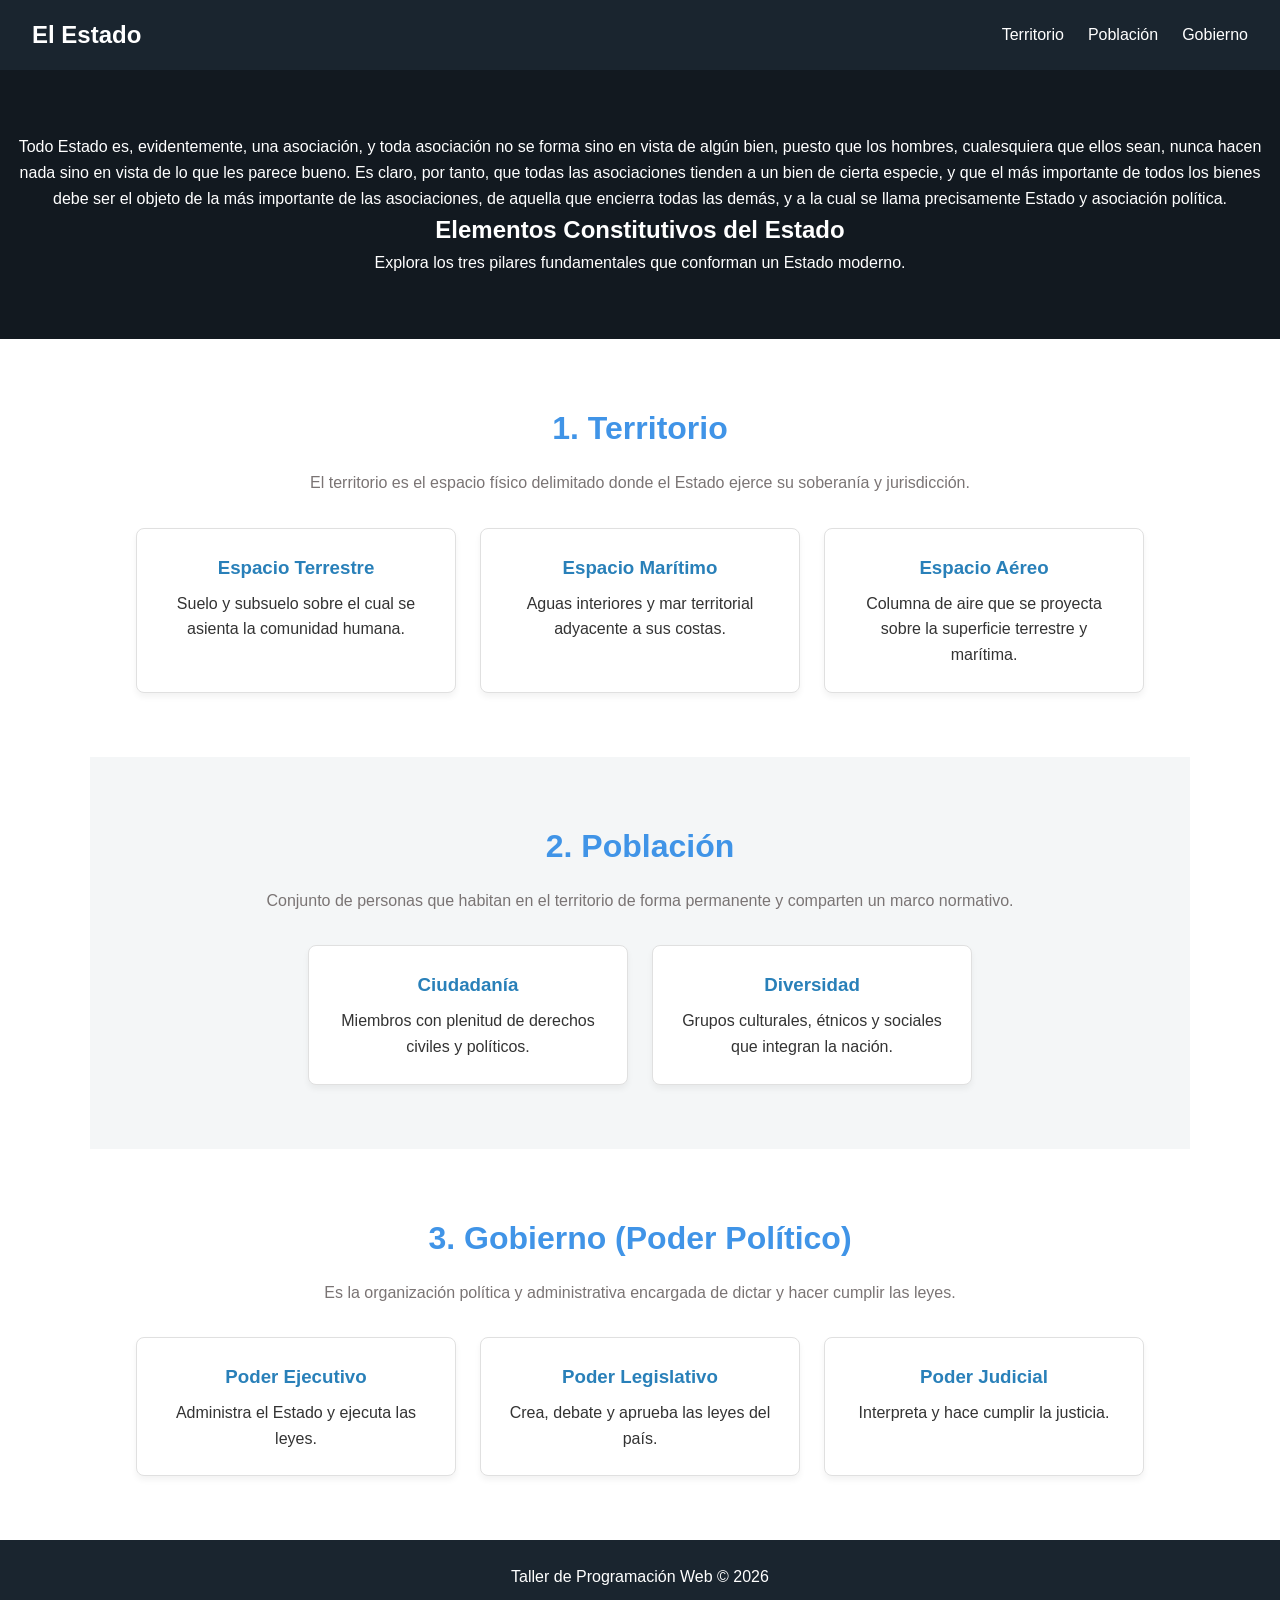
==== index.html @ 88509e01 "primer commit" ====
<!DOCTYPE html>
<html lang="es">
<head>
  <meta charset="UTF-8">
  <meta name="viewport" content="width=device-width, initial-scale=1.0">
  <title>Elementos del Estado</title>
  <link rel="stylesheet" href="style.css">
</head>
<body>

  <!-- Navegación -->
  <nav class="navbar">
    <div class="logo">El Estado</div>
   
    <ul>
      <li><a href="#territorio">Territorio</a></li>
      <li><a href="#poblacion">Población</a></li>
      <li><a href="#gobierno">Gobierno</a></li>
    </ul>
  </nav>

  <!-- Banner de bienvenida -->
  <header class="hero">
    <p>Todo Estado es, evidentemente, una asociación, y toda asociación no se forma sino en vista de algún bien, puesto que los hombres, cualesquiera que ellos sean, nunca hacen nada sino en vista de lo que les parece bueno. Es claro, por tanto, que todas las asociaciones tienden a un bien de cierta especie, y que el más importante de todos los bienes debe ser el objeto de la más importante de las asociaciones, de aquella que encierra todas las demás, y a la cual se llama precisamente Estado y asociación política.
</p>
    <h2>Elementos Constitutivos del Estado</h1>
    <p>Explora los tres pilares fundamentales que conforman un Estado moderno.</p>
  </header>

  <!-- Sección 1: Territorio -->
  <section id="territorio" class="seccion">
    <h2>1. Territorio</h2>
    <p>El territorio es el espacio físico delimitado donde el Estado ejerce su soberanía y jurisdicción.</p>
    <div class="tarjetas">
      <div class="card">
        <h3>Espacio Terrestre</h3>
        <p>Suelo y subsuelo sobre el cual se asienta la comunidad humana.</p>
      </div>
      <div class="card">
        <h3>Espacio Marítimo</h3>
        <p>Aguas interiores y mar territorial adyacente a sus costas.</p>
      </div>
      <div class="card">
        <h3>Espacio Aéreo</h3>
        <p>Columna de aire que se proyecta sobre la superficie terrestre y marítima.</p>
      </div>
    </div>
  </section>

  <!-- Sección 2: Población -->
  <section id="poblacion" class="seccion alt-bg">
    <h2>2. Población</h2>
    <p>Conjunto de personas que habitan en el territorio de forma permanente y comparten un marco normativo.</p>
    <div class="tarjetas">
      <div class="card">
        <h3>Ciudadanía</h3>
        <p>Miembros con plenitud de derechos civiles y políticos.</p>
      </div>
      <div class="card">
        <h3>Diversidad</h3>
        <p>Grupos culturales, étnicos y sociales que integran la nación.</p>
      </div>
    </div>
  </section>

  <!-- Sección 3: Gobierno -->
  <section id="gobierno" class="seccion">
    <h2>3. Gobierno (Poder Político)</h2>
    <p>Es la organización política y administrativa encargada de dictar y hacer cumplir las leyes.</p>
    <div class="tarjetas">
      <div class="card">
        <h3>Poder Ejecutivo</h3>
        <p>Administra el Estado y ejecuta las leyes.</p>
      </div>
      <div class="card">
        <h3>Poder Legislativo</h3>
        <p>Crea, debate y aprueba las leyes del país.</p>
      </div>
      <div class="card">
        <h3>Poder Judicial</h3>
        <p>Interpreta y hace cumplir la justicia.</p>
      </div>
    </div>
  </section>

  <!-- Pie de página -->
  <footer>
    <p>Taller de Programación Web &copy; 2026</p>
  </footer>

</body>
</html>
---- style.css ----
* {
  box-sizing: border-box;
  margin: 0;
  padding: 0;
  font-family: 'Segoe UI', Tahoma, Geneva, Verdana, sans-serif;
}

body {
  color: #333;
  line-height: 1.6;
}

/* Navegación */
.navbar {
  display: flex;
  justify-content: space-between;
  align-items: center;
  background-color: #1a252f;
  padding: 1rem 2rem;
  position: sticky;
  top: 0;
  z-index: 100;
}

.navbar .logo {
  color: #fff;
  font-size: 1.5rem;
  font-weight: bold;
}

.navbar ul {
  display: flex;
  list-style: none;
}

.navbar a {
  color: #fff;
  text-decoration: none;
  margin-left: 1.5rem;
  font-weight: 500;
  transition: color 0.3s;
}

.navbar a:hover {
  color: #3498db;
}

/* Hero */
.hero {
  background: linear-gradient(rgba(0,0,0,0.6), rgba(0,0,0,0.6)), #2c3e50;
  color: white;
  text-align: center;
  padding: 4rem 1rem;
}

.hero h1 {
  font-size: 2.5rem;
  margin-bottom: 0.5rem;
}

/* Secciones */
.seccion {
  padding: 4rem 2rem;
  max-width: 1100px;
  margin: 0 auto;
  text-align: center;
}

.alt-bg {
  background-color: #f4f6f7;
}

.seccion h2 {
  font-size: 2rem;
  color: #4094e7;
  margin-bottom: 1rem;
}

.seccion > p {
  margin-bottom: 2rem;
  color: #7a7474;
}

/* Tarjetas */
.tarjetas {
  display: flex;
  gap: 1.5rem;
  justify-content: center;
  flex-wrap: wrap;
}

.card {
  background: white;
  border: 1px solid #e0e0e0;
  border-radius: 8px;
  padding: 1.5rem;
  flex: 1 1 250px;
  max-width: 320px;
  box-shadow: 0 4px 6px rgba(0,0,0,0.05);
}

.card h3 {
  color: #2980b9;
  margin-bottom: 0.5rem;
}

/* Footer */
footer {
  background: #1a252f;
  color: white;
  text-align: center;
  padding: 1.5rem;
}/* Si tu texto está dentro de una clase o párrafo */
.definicion-estado {
    color: #ffffff; /* Blanco claro para alto contraste */
    font-size: 1rem; /* Tamaño adecuado */
    line-height: 1.6; /* Espaciado entre líneas para facilitar la lectura */
}
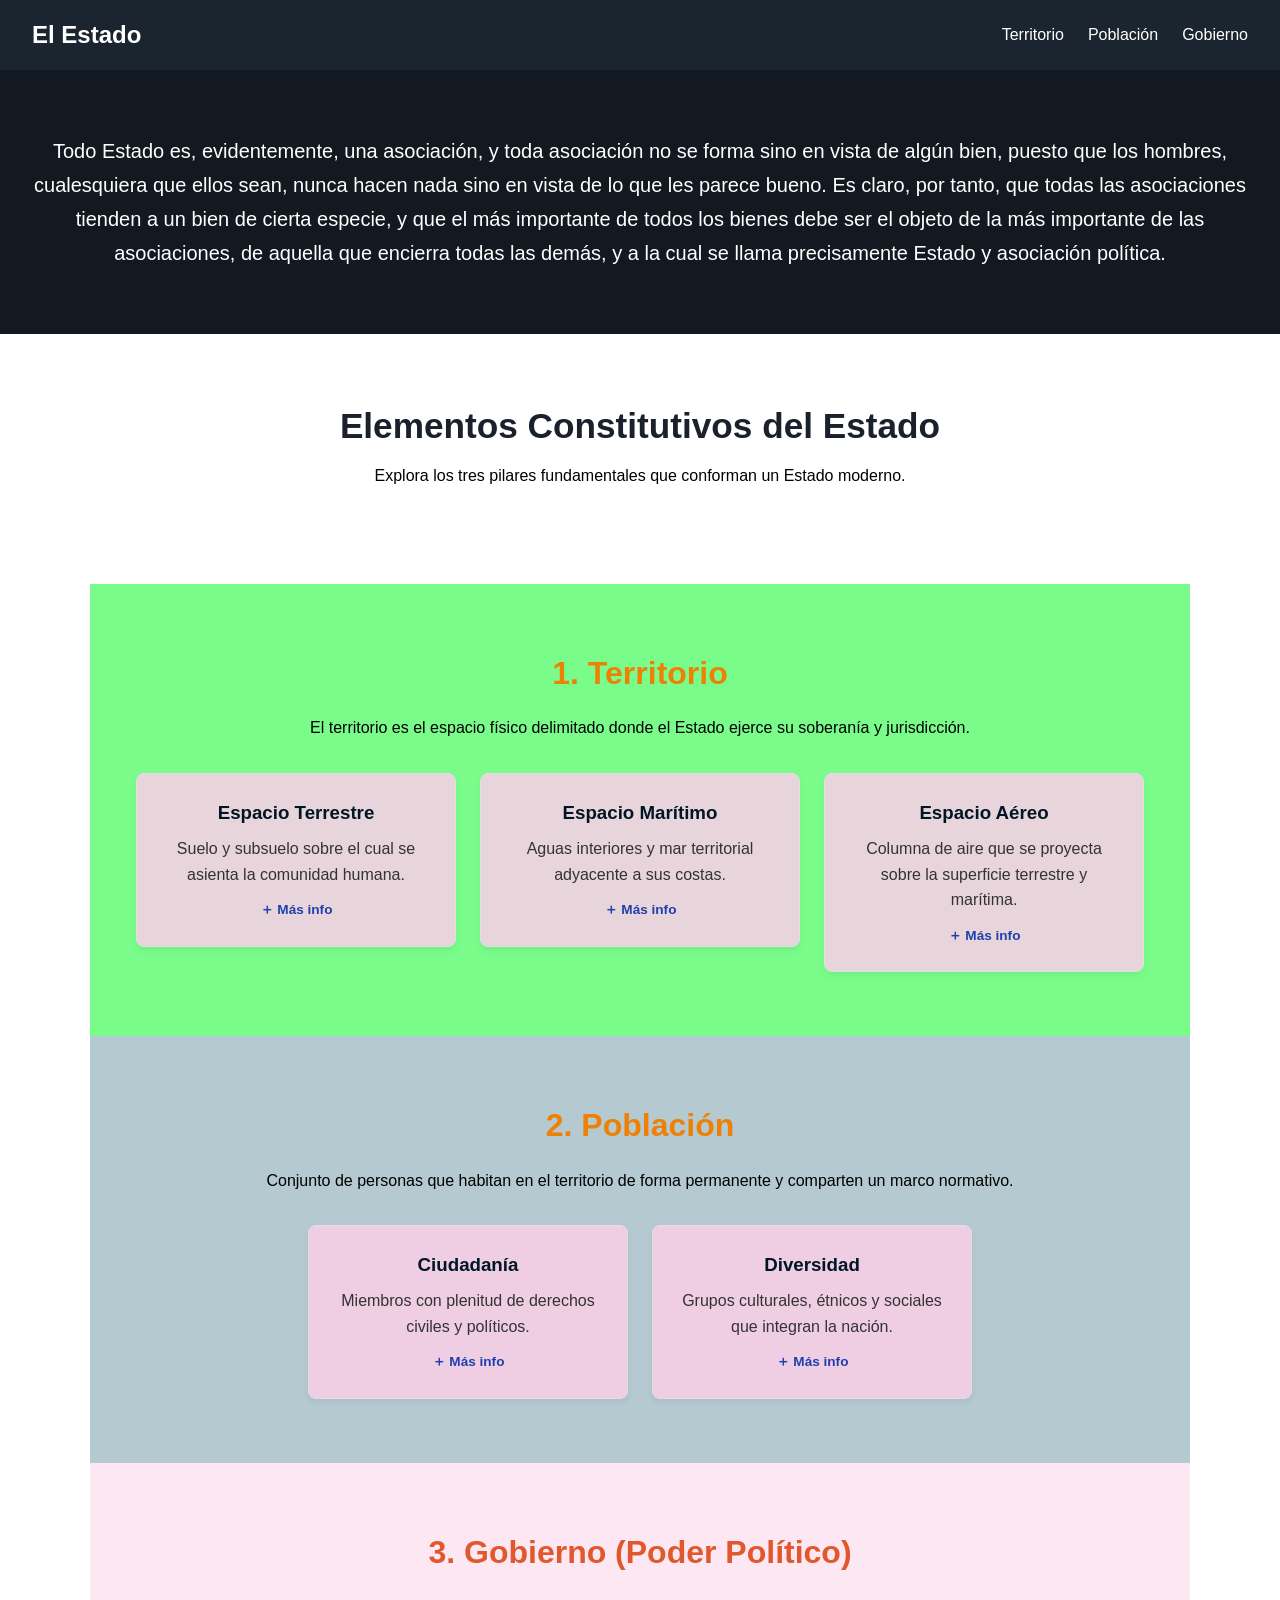
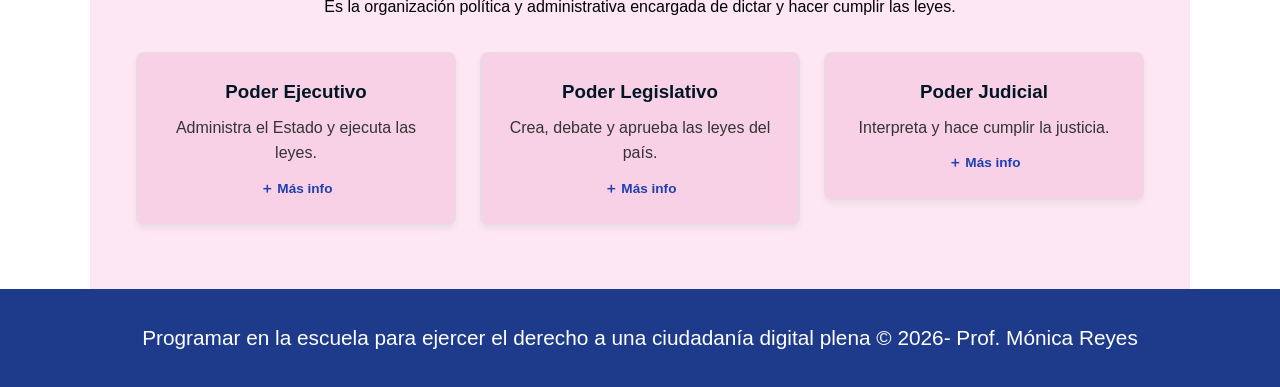
==== commit 445c5f25: "Versión final: accesibilidad, responsive y rendimiento" ====
--- a/index.html
+++ b/index.html
@@ -11,7 +11,7 @@
   <!-- Navegación -->
   <nav class="navbar">
     <div class="logo">El Estado</div>
-   
+
     <ul>
       <li><a href="#territorio">Territorio</a></li>
       <li><a href="#poblacion">Población</a></li>
@@ -21,28 +21,37 @@
 
   <!-- Banner de bienvenida -->
   <header class="hero">
-    <p>Todo Estado es, evidentemente, una asociación, y toda asociación no se forma sino en vista de algún bien, puesto que los hombres, cualesquiera que ellos sean, nunca hacen nada sino en vista de lo que les parece bueno. Es claro, por tanto, que todas las asociaciones tienden a un bien de cierta especie, y que el más importante de todos los bienes debe ser el objeto de la más importante de las asociaciones, de aquella que encierra todas las demás, y a la cual se llama precisamente Estado y asociación política.
-</p>
-    <h2>Elementos Constitutivos del Estado</h1>
+    <p>Todo Estado es, evidentemente, una asociación, y toda asociación no se forma sino en vista de algún bien, puesto que los hombres, cualesquiera que ellos sean, nunca hacen nada sino en vista de lo que les parece bueno. Es claro, por tanto, que todas las asociaciones tienden a un bien de cierta especie, y que el más importante de todos los bienes debe ser el objeto de la más importante de las asociaciones, de aquella que encierra todas las demás, y a la cual se llama precisamente Estado y asociación política.</p>
+  </header>
+
+  <!-- Sección introductoria (anterior al desarrollo del tema) -->
+  <section id="introduccion" class="seccion intro-tema">
+    <h1>Elementos Constitutivos del Estado</h1>
     <p>Explora los tres pilares fundamentales que conforman un Estado moderno.</p>
-  </header>
+  </section>
 
   <!-- Sección 1: Territorio -->
   <section id="territorio" class="seccion">
     <h2>1. Territorio</h2>
     <p>El territorio es el espacio físico delimitado donde el Estado ejerce su soberanía y jurisdicción.</p>
     <div class="tarjetas">
-      <div class="card">
+      <div class="card" tabindex="0">
         <h3>Espacio Terrestre</h3>
         <p>Suelo y subsuelo sobre el cual se asienta la comunidad humana.</p>
+        <div class="extra"><p>Incluye las tierras emergidas, los ríos y lagos interiores y el subsuelo con sus recursos minerales y energéticos. Sus límites se fijan mediante tratados con los Estados vecinos.</p></div>
+        <span class="pista" aria-hidden="true">＋ Más info</span>
       </div>
-      <div class="card">
+      <div class="card" tabindex="0">
         <h3>Espacio Marítimo</h3>
         <p>Aguas interiores y mar territorial adyacente a sus costas.</p>
+        <div class="extra"><p>Según la Convención del Mar, comprende el mar territorial (hasta 12 millas náuticas), la zona contigua (hasta 24) y la zona económica exclusiva (hasta 200), con distintos grados de soberanía.</p></div>
+        <span class="pista" aria-hidden="true">＋ Más info</span>
       </div>
-      <div class="card">
+      <div class="card" tabindex="0">
         <h3>Espacio Aéreo</h3>
         <p>Columna de aire que se proyecta sobre la superficie terrestre y marítima.</p>
+        <div class="extra"><p>El Estado ejerce soberanía plena sobre el aire que cubre su territorio y su mar territorial, y regula el tránsito aéreo y la entrada de aeronaves extranjeras.</p></div>
+        <span class="pista" aria-hidden="true">＋ Más info</span>
       </div>
     </div>
   </section>
@@ -52,13 +61,17 @@
     <h2>2. Población</h2>
     <p>Conjunto de personas que habitan en el territorio de forma permanente y comparten un marco normativo.</p>
     <div class="tarjetas">
-      <div class="card">
+      <div class="card" tabindex="0">
         <h3>Ciudadanía</h3>
         <p>Miembros con plenitud de derechos civiles y políticos.</p>
+        <div class="extra"><p>Se adquiere por nacimiento o por naturalización. Habilita para votar, ser elegido y desempeñar funciones públicas, y supone deberes como respetar la ley y contribuir al sostenimiento del Estado.</p></div>
+        <span class="pista" aria-hidden="true">＋ Más info</span>
       </div>
-      <div class="card">
+      <div class="card" tabindex="0">
         <h3>Diversidad</h3>
         <p>Grupos culturales, étnicos y sociales que integran la nación.</p>
+        <div class="extra"><p>Pueblos originarios, comunidades migrantes y distintos grupos sociales conviven bajo un mismo orden jurídico, que debe garantizar igualdad, reconocimiento y no discriminación.</p></div>
+        <span class="pista" aria-hidden="true">＋ Más info</span>
       </div>
     </div>
   </section>
@@ -68,25 +81,33 @@
     <h2>3. Gobierno (Poder Político)</h2>
     <p>Es la organización política y administrativa encargada de dictar y hacer cumplir las leyes.</p>
     <div class="tarjetas">
-      <div class="card">
+      <div class="card" tabindex="0">
         <h3>Poder Ejecutivo</h3>
         <p>Administra el Estado y ejecuta las leyes.</p>
+        <div class="extra"><p>Lo ejerce el presidente o jefe de gobierno junto a sus ministros. Dirige la administración pública, conduce la política exterior y reglamenta las leyes.</p></div>
+        <span class="pista" aria-hidden="true">＋ Más info</span>
       </div>
-      <div class="card">
+      <div class="card" tabindex="0">
         <h3>Poder Legislativo</h3>
         <p>Crea, debate y aprueba las leyes del país.</p>
+        <div class="extra"><p>Está formado por el Congreso o Parlamento, que representa a la ciudadanía. Además de sancionar leyes, aprueba el presupuesto y controla al Poder Ejecutivo.</p></div>
+        <span class="pista" aria-hidden="true">＋ Más info</span>
       </div>
-      <div class="card">
+      <div class="card" tabindex="0">
         <h3>Poder Judicial</h3>
         <p>Interpreta y hace cumplir la justicia.</p>
+        <div class="extra"><p>Integrado por jueces y tribunales independientes, resuelve conflictos, aplica las leyes a casos concretos y controla que las normas respeten la Constitución.</p></div>
+        <span class="pista" aria-hidden="true">＋ Más info</span>
       </div>
     </div>
   </section>
 
   <!-- Pie de página -->
   <footer>
-    <p>Taller de Programación Web &copy; 2026</p>
+    <p>  Programar en la escuela para ejercer el derecho a una ciudadanía digital plena &copy;  2026-
+           
+             Prof. Mónica Reyes</p>
   </footer>
 
 </body>
-</html>+</html>
--- a/style.css
+++ b/style.css
@@ -3,6 +3,9 @@
   margin: 0;
   padding: 0;
   font-family: 'Segoe UI', Tahoma, Geneva, Verdana, sans-serif;
+}
+html {
+  scroll-behavior: smooth;
 }
 
 body {
@@ -33,6 +36,60 @@
   list-style: none;
 }
 
+.intro-tema { text-align: center; padding-bottom: 0; }
+.intro-tema h1 { font-size: 2.2rem; color: #1a202c; margin-bottom: 0.5rem; }
+.intro-tema p { color: #4a5568; }
+
+.tarjetas { align-items: start; }
+
+.card {
+  position: relative;
+  overflow: hidden;
+  cursor: pointer;
+  transition: transform 0.3s ease, box-shadow 0.3s ease, border-color 0.3s ease;
+}
+
+.pista {
+  display: inline-block;
+  margin-top: 0.75rem;
+  font-size: 0.85rem;
+  font-weight: 600;
+  color: #2b6cb0;
+  transition: opacity 0.3s ease;
+}
+
+.extra {
+  max-height: 0;
+  opacity: 0;
+  overflow: hidden;
+  transition: max-height 0.4s ease, opacity 0.4s ease, margin 0.4s ease;
+}
+
+.card:hover,
+.card:focus-within {
+  transform: translateY(-6px);
+  border-color: #d5dce9;
+  box-shadow: 0 0 0 2px rgba(59, 130, 246, 0.35),
+              0 8px 24px rgba(59, 130, 246, 0.35);
+}
+
+.card:hover .extra,
+.card:focus-within .extra {
+  max-height: 260px;
+  opacity: 1;
+  margin-top: 0.75rem;
+}
+
+.card:hover .pista,
+.card:focus-within .pista { opacity: 0; }
+
+.card:focus-visible { outline: 3px solid #9bb0e7; outline-offset: 3px; }
+
+@media (prefers-reduced-motion: reduce) {
+  .card, .extra, .pista { transition: none; }
+  .card:hover, .card:focus-within { transform: none; }
+}
+
 .navbar a {
   color: #fff;
   text-decoration: none;
@@ -48,7 +105,7 @@
 /* Hero */
 .hero {
   background: linear-gradient(rgba(0,0,0,0.6), rgba(0,0,0,0.6)), #2c3e50;
-  color: white;
+  color: rgb(119, 116, 116);
   text-align: center;
   padding: 4rem 1rem;
 }
@@ -67,19 +124,20 @@
 }
 
 .alt-bg {
-  background-color: #f4f6f7;
+  background-color: #b5c9d1;
 }
 
 .seccion h2 {
   font-size: 2rem;
-  color: #4094e7;
+  color: #ee8105;
   margin-bottom: 1rem;
 }
 
 .seccion > p {
   margin-bottom: 2rem;
-  color: #7a7474;
-}
+  color: #f86a6a94;
+}
+
 
 /* Tarjetas */
 .tarjetas {
@@ -90,7 +148,7 @@
 }
 
 .card {
-  background: white;
+  background: rgba(247, 207, 231, 0.884);
   border: 1px solid #e0e0e0;
   border-radius: 8px;
   padding: 1.5rem;
@@ -100,19 +158,102 @@
 }
 
 .card h3 {
-  color: #2980b9;
+  color: #011624;
   margin-bottom: 0.5rem;
 }
 
 /* Footer */
 footer {
-  background: #1a252f;
-  color: white;
+  background: #e3ebee;
+  color: rgb(8, 36, 30);
   text-align: center;
   padding: 1.5rem;
 }/* Si tu texto está dentro de una clase o párrafo */
 .definicion-estado {
-    color: #ffffff; /* Blanco claro para alto contraste */
+    color: #030a0c; /* Blanco claro para alto contraste */
     font-size: 1rem; /* Tamaño adecuado */
     line-height: 1.6; /* Espaciado entre líneas para facilitar la lectura */
 }
+/* Fondo de la sección Territorio */
+#territorio {
+  background-color: #79fc8a;
+}
+
+/* Textos que estaban en rojo, ahora negros */
+.seccion > p,
+.intro-tema p {
+  color: #000000;
+}
+#gobierno {
+  background-color: #fce7f3; /* rosa pálido */
+}
+#gobierno h2 {
+  color: #e0582b; /* naranja oscuro, contraste AA */
+}
+.hero p,
+.definicion-estado {
+  color: #ffffff;
+  font-size: 1.25rem; /* cambiá este valor para el tamaño */
+  line-height: 1.7;
+}
+footer {
+  background-color: #1e3a8a; /* azul intenso */
+  color: #ffffff;
+  text-align: center;
+  padding: 2rem 1rem;
+}
+
+footer p {
+  color: #ffffff;
+  font-size: 1.3rem; /* cambiá este valor para el tamaño */
+  margin: 0;
+}
+.tarjetas { align-items: start; }
+
+.card {
+  position: relative;
+  overflow: hidden;
+  cursor: pointer;
+  transition: transform 0.3s ease, box-shadow 0.3s ease, border-color 0.3s ease;
+}
+
+.pista {
+  display: inline-block;
+  margin-top: 0.75rem;
+  font-size: 0.85rem;
+  font-weight: 600;
+  color: #1e40af;
+  transition: opacity 0.3s ease;
+}
+
+.extra {
+  max-height: 0;
+  opacity: 0;
+  overflow: hidden;
+  transition: max-height 0.4s ease, opacity 0.4s ease, margin 0.4s ease;
+}
+
+.card:hover,
+.card:focus-within {
+  transform: translateY(-6px);
+  border-color: #3b82f6;
+  box-shadow: 0 0 0 2px rgba(59, 130, 246, 0.35),
+              0 8px 24px rgba(59, 130, 246, 0.35);
+}
+
+.card:hover .extra,
+.card:focus-within .extra {
+  max-height: 260px;
+  opacity: 1;
+  margin-top: 0.75rem;
+}
+
+.card:hover .pista,
+.card:focus-within .pista { opacity: 0; }
+
+.card:focus-visible { outline: 3px solid #1d4ed8; outline-offset: 3px; }
+
+@media (prefers-reduced-motion: reduce) {
+  .card, .extra, .pista { transition: none; }
+  .card:hover, .card:focus-within { transform: none; }
+}
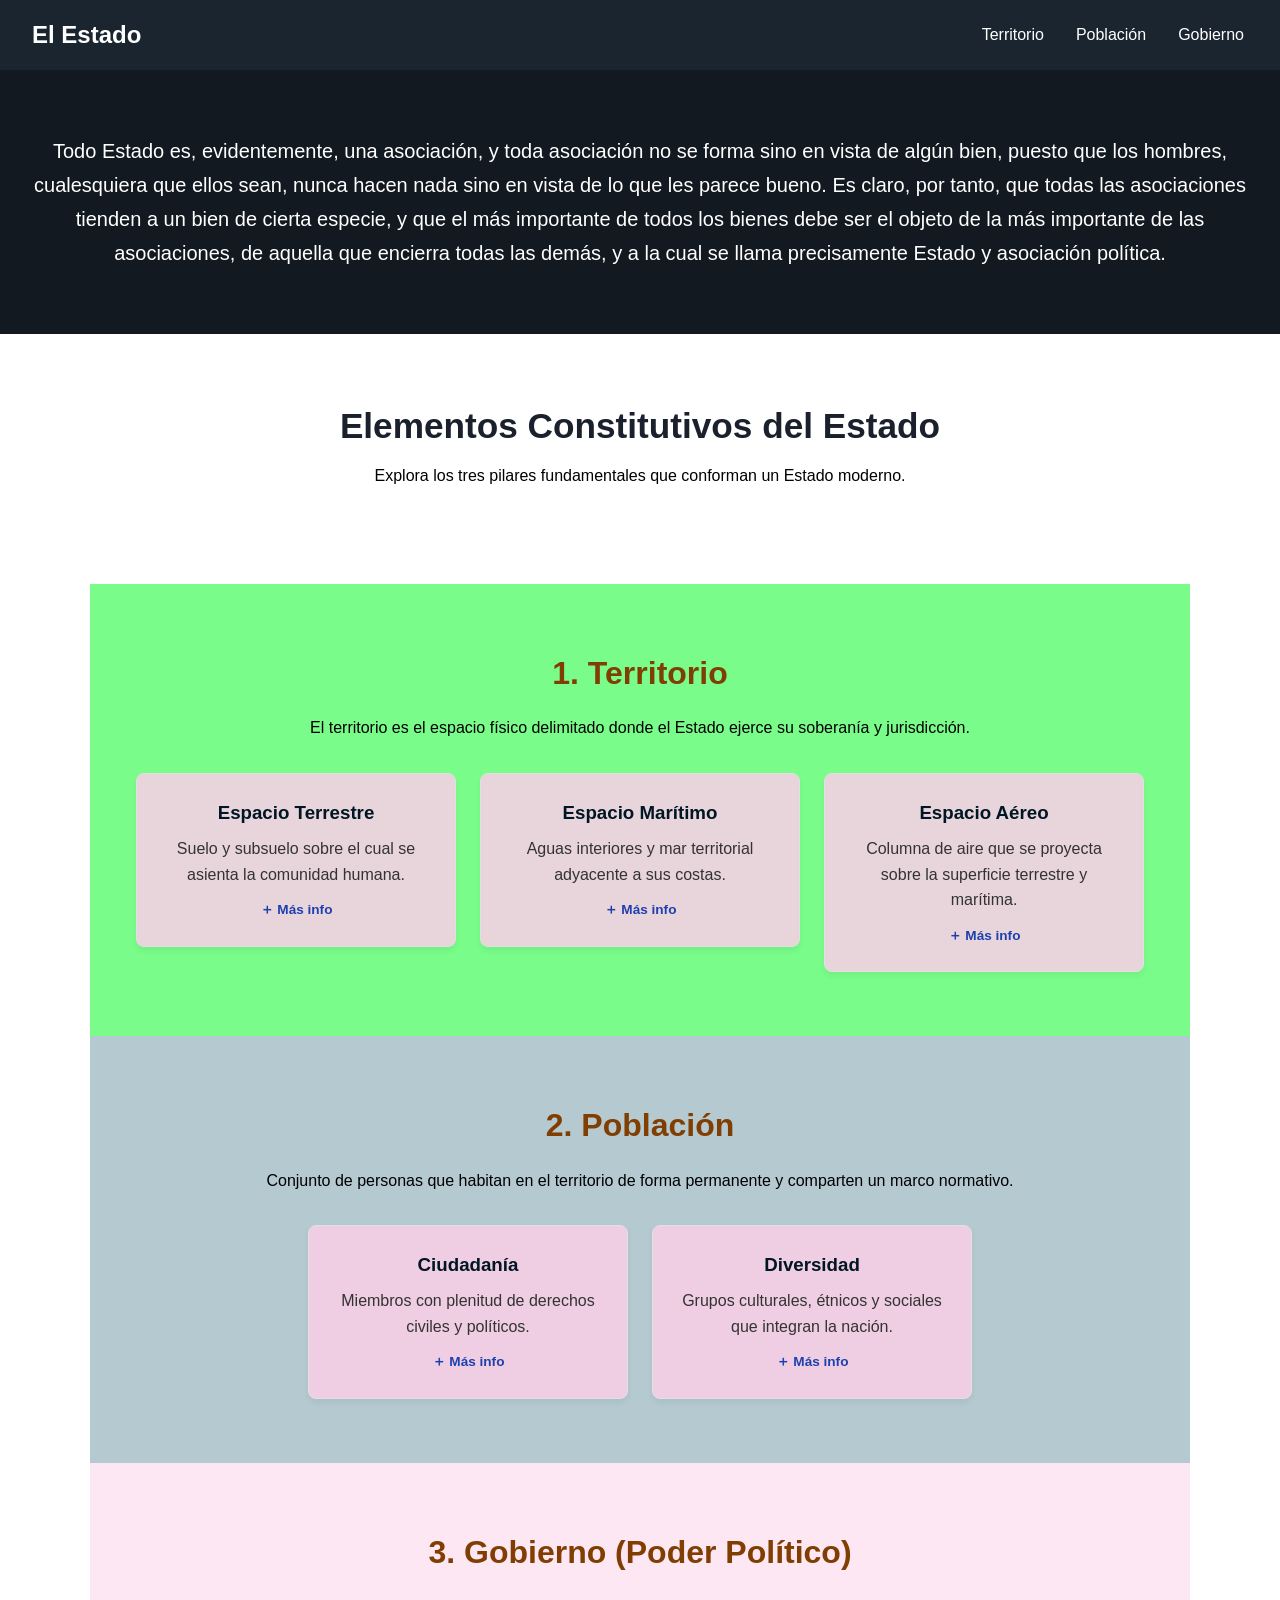
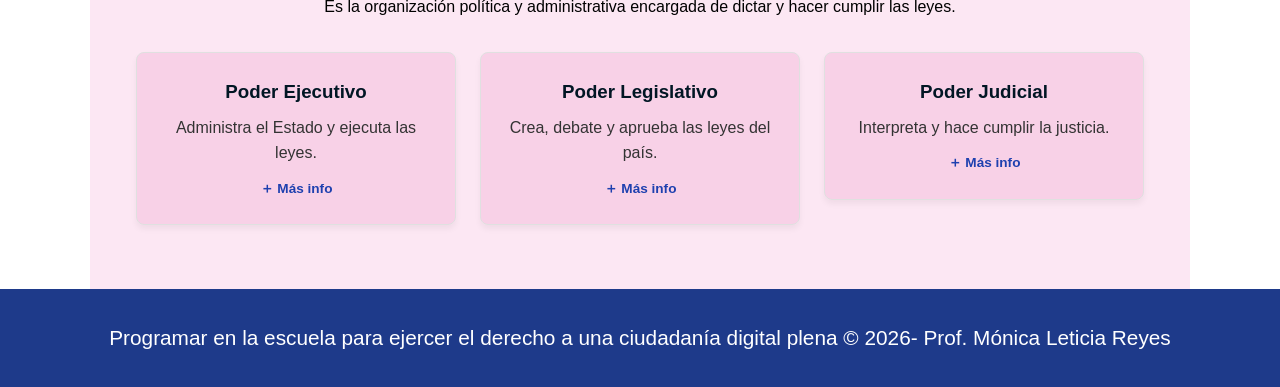
==== commit f5ed8144: "Versión final: accesibilidad, responsive y rendimiento" ====
--- a/index.html
+++ b/index.html
@@ -106,7 +106,7 @@
   <footer>
     <p>  Programar en la escuela para ejercer el derecho a una ciudadanía digital plena &copy;  2026-
            
-             Prof. Mónica Reyes</p>
+             Prof. Mónica Leticia Reyes</p>
   </footer>
 
 </body>
--- a/style.css
+++ b/style.css
@@ -257,3 +257,76 @@
   .card, .extra, .pista { transition: none; }
   .card:hover, .card:focus-within { transform: none; }
 }
+/* ===== Base (Mobile First) ===== */
+* { box-sizing: border-box; margin: 0; padding: 0; font-family: 'Segoe UI', Tahoma, Geneva, Verdana, sans-serif; }
+html { scroll-padding-top: 5rem; }
+body { color: #333; line-height: 1.6; }
+img, iframe { max-width: 100%; }
+img { height: auto; display: block; margin: 1.5rem auto 0; border-radius: 8px; }
+
+.salto { position: absolute; left: .5rem; top: -4rem; z-index: 200; background: #ffd166; color: #000; padding: .5rem 1rem; font-weight: 700; }
+.salto:focus { top: .5rem; }
+
+/* Navegación */
+.navbar { display: flex; flex-wrap: wrap; gap: .5rem 1rem; justify-content: space-between; align-items: center; background-color: #1a252f; padding: .75rem 1rem; position: sticky; top: 0; z-index: 100; }
+.navbar .logo { color: #fff; font-size: 1.3rem; font-weight: bold; }
+.navbar ul { display: flex; flex-wrap: wrap; list-style: none; }
+.navbar a { color: #fff; text-decoration: none; margin-left: 1rem; padding: .4rem .25rem; display: inline-block; font-weight: 500; transition: color .3s; }
+.navbar a:hover { color: #3498db; }
+
+/* Foco visible (teclado) */
+.navbar a:focus-visible { outline: 3px solid #ffd166; outline-offset: 2px; }
+.card:focus-visible { outline: 3px solid #1d4ed8; outline-offset: 3px; }
+
+/* Banner */
+.hero { background: linear-gradient(rgba(0,0,0,.6), rgba(0,0,0,.6)), #2c3e50; text-align: center; padding: 2.5rem 1rem; }
+.hero p { color: #fff; font-size: 1.05rem; line-height: 1.7; }
+
+/* Secciones */
+.seccion { padding: 2.5rem 1rem; max-width: 1100px; margin: 0 auto; text-align: center; }
+.seccion h2 { font-size: 1.7rem; color: #813e03; margin-bottom: 1rem; }
+.seccion > p { margin-bottom: 2rem; color: #000; }
+.intro-tema { padding-bottom: 0; }
+.intro-tema h1 { font-size: 1.8rem; color: #1a202c; margin-bottom: .5rem; }
+.alt-bg { background-color: #b5c9d1; }
+#territorio { background-color: #79fc8a; }
+#gobierno { background-color: #fce7f3; }
+#gobierno h2 { color: #813e03; }
+
+/* Tarjetas */
+.tarjetas { display: flex; gap: 1.5rem; justify-content: center; align-items: start; flex-wrap: wrap; }
+.card { position: relative; overflow: hidden; cursor: pointer; background: rgba(247,207,231,.884); border: 1px solid #e0e0e0; border-radius: 8px; padding: 1.5rem; flex: 1 1 250px; max-width: 320px; box-shadow: 0 4px 6px rgba(0,0,0,.05); transition: transform .3s ease, box-shadow .3s ease, border-color .3s ease; }
+.card h3 { color: #011624; margin-bottom: .5rem; }
+.pista { display: inline-block; margin-top: .75rem; font-size: .85rem; font-weight: 600; color: #1e40af; transition: opacity .3s ease; }
+.extra { max-height: 0; opacity: 0; overflow: hidden; transition: max-height .4s ease, opacity .4s ease, margin .4s ease; }
+.card:hover, .card:focus-within { transform: translateY(-6px); border-color: #3b82f6; box-shadow: 0 0 0 2px rgba(59,130,246,.35), 0 8px 24px rgba(59,130,246,.35); }
+.card:hover .extra, .card:focus-within .extra { max-height: 260px; opacity: 1; margin-top: .75rem; }
+.card:hover .pista, .card:focus-within .pista { opacity: 0; }
+
+/* Mapa incrustado */
+.mapa { margin-top: 2rem; }
+.mapa iframe { width: 100%; height: 300px; border: 2px solid #1a252f; border-radius: 8px; }
+
+/* Footer */
+footer { background-color: #1e3a8a; color: #fff; text-align: center; padding: 1.5rem 1rem; }
+footer p { color: #fff; font-size: 1.05rem; }
+
+/* ===== Tablet y escritorio ===== */
+@media (min-width: 48em) {
+  .navbar { padding: 1rem 2rem; }
+  .navbar .logo { font-size: 1.5rem; }
+  .navbar a { margin-left: 1.5rem; }
+  .hero { padding: 4rem 1rem; }
+  .hero p { font-size: 1.25rem; }
+  .seccion { padding: 4rem 2rem; }
+  .intro-tema h1 { font-size: 2.2rem; }
+  .seccion h2 { font-size: 2rem; }
+  .mapa iframe { height: 350px; }
+  footer { padding: 2rem 1rem; }
+  footer p { font-size: 1.3rem; }
+}
+
+@media (prefers-reduced-motion: reduce) {
+  .card, .extra, .pista { transition: none; }
+  .card:hover, .card:focus-within { transform: none; }
+}
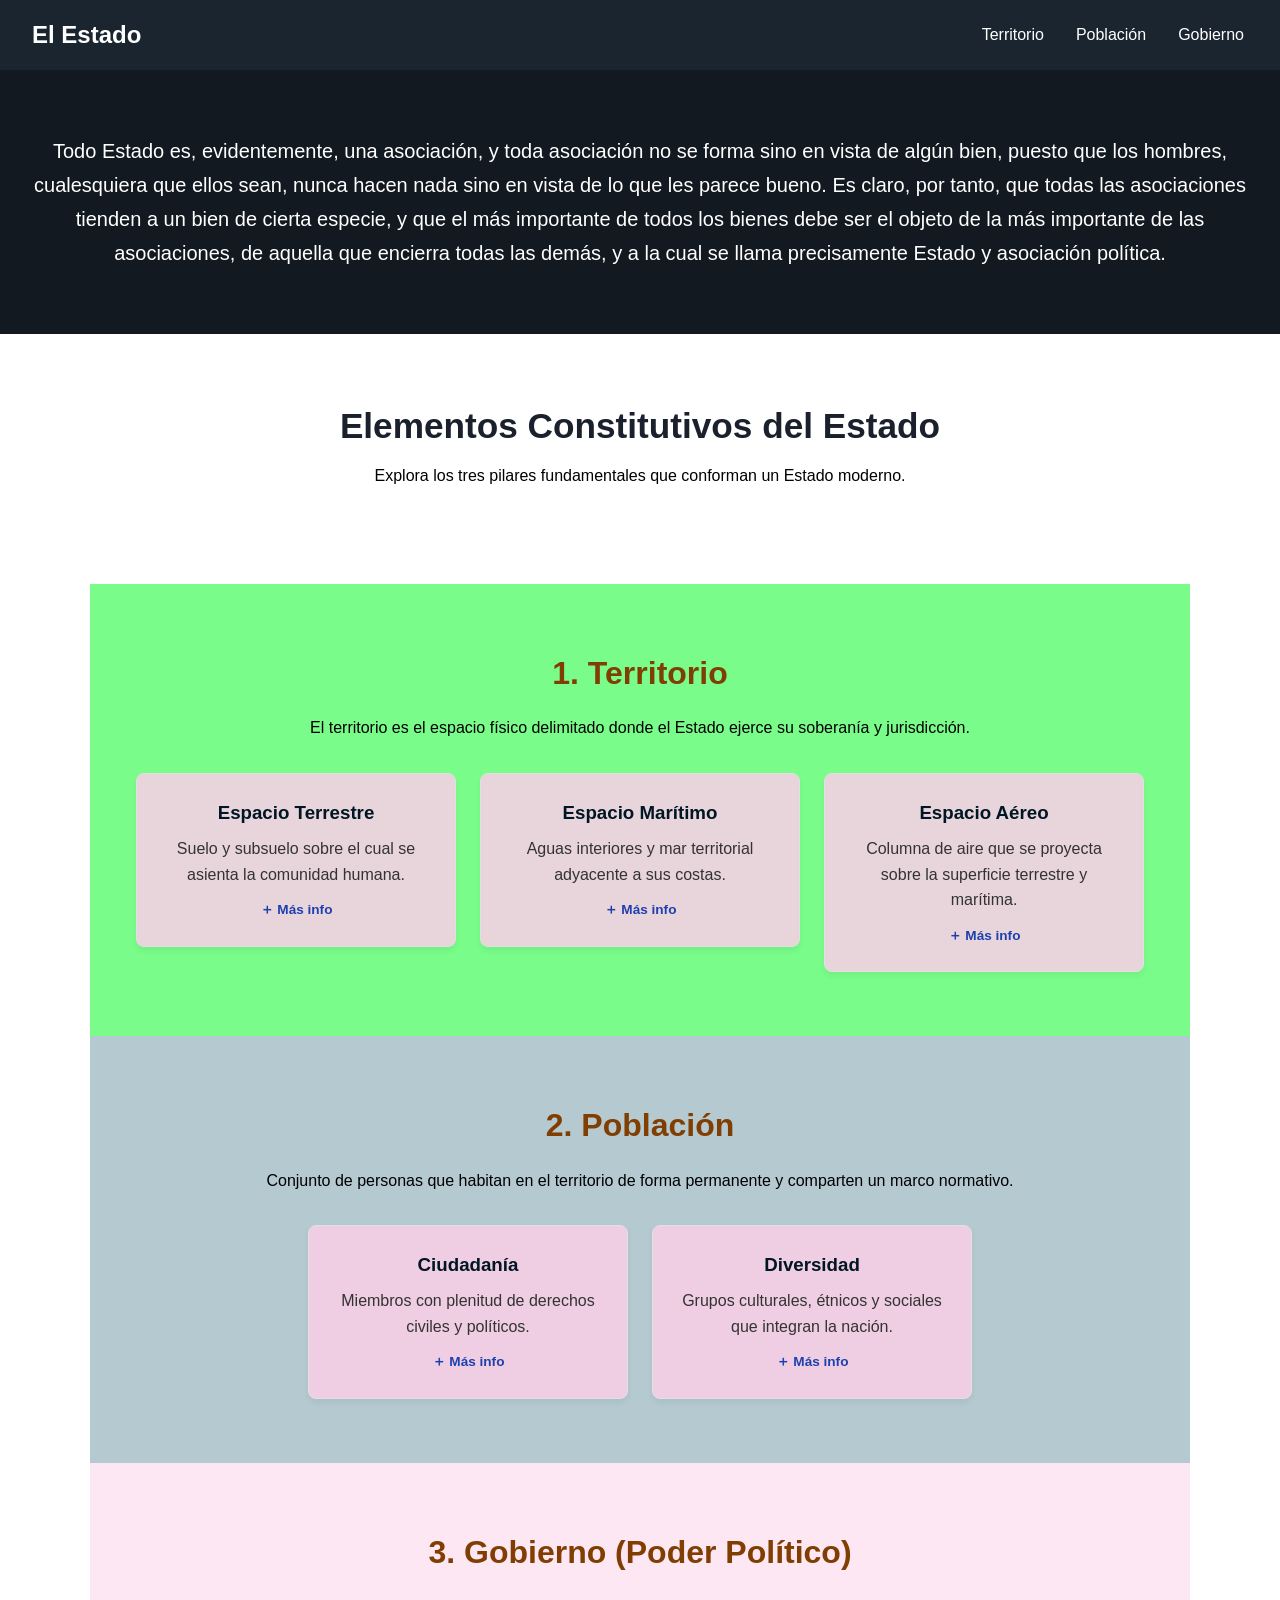
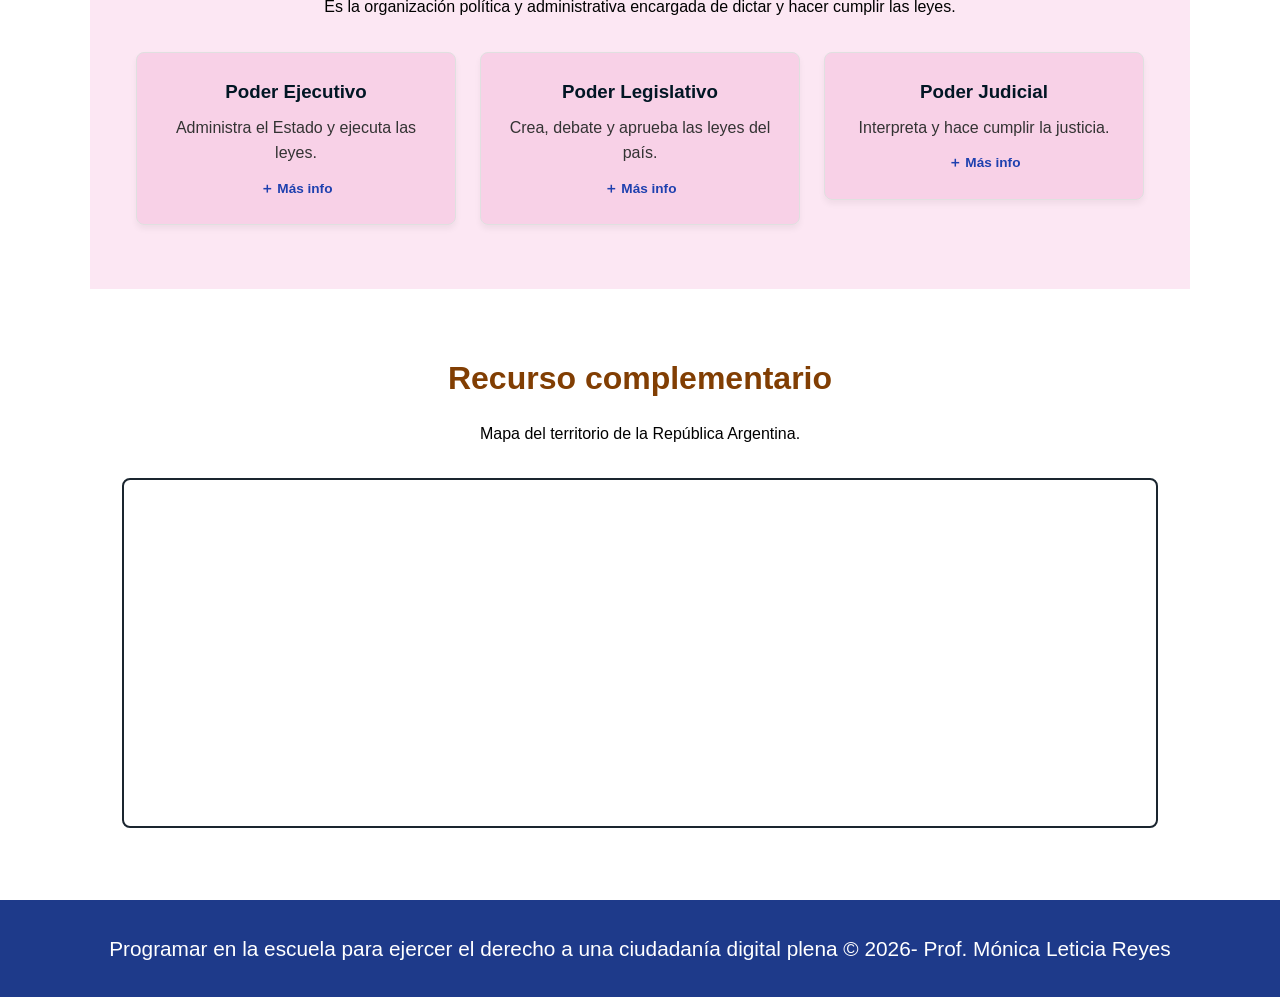
==== commit 5a5a9972: "Agrego recurso complementario con mapa incrustado" ====
--- a/index.html
+++ b/index.html
@@ -102,11 +102,17 @@
     </div>
   </section>
 
-  <!-- Pie de página -->
+  <!-- Pie de página -->  <section id="mapa" class="seccion">
+    <h2>Recurso complementario</h2>
+    <p>Mapa del territorio de la República Argentina.</p>
+    <div class="mapa">
+      <iframe title="Mapa del territorio de la República Argentina (OpenStreetMap)" loading="lazy" width="600" height="350" src="https://www.openstreetmap.org/export/embed.html?bbox=-73.6%2C-55.1%2C-53.6%2C-21.8&amp;layer=mapnik"></iframe>
+    </div>
+  </section>
   <footer>
     <p>  Programar en la escuela para ejercer el derecho a una ciudadanía digital plena &copy;  2026-
            
-             Prof. Mónica Leticia Reyes</p>
+             Prof. Mónica Leticia  Reyes</p>
   </footer>
 
 </body>
